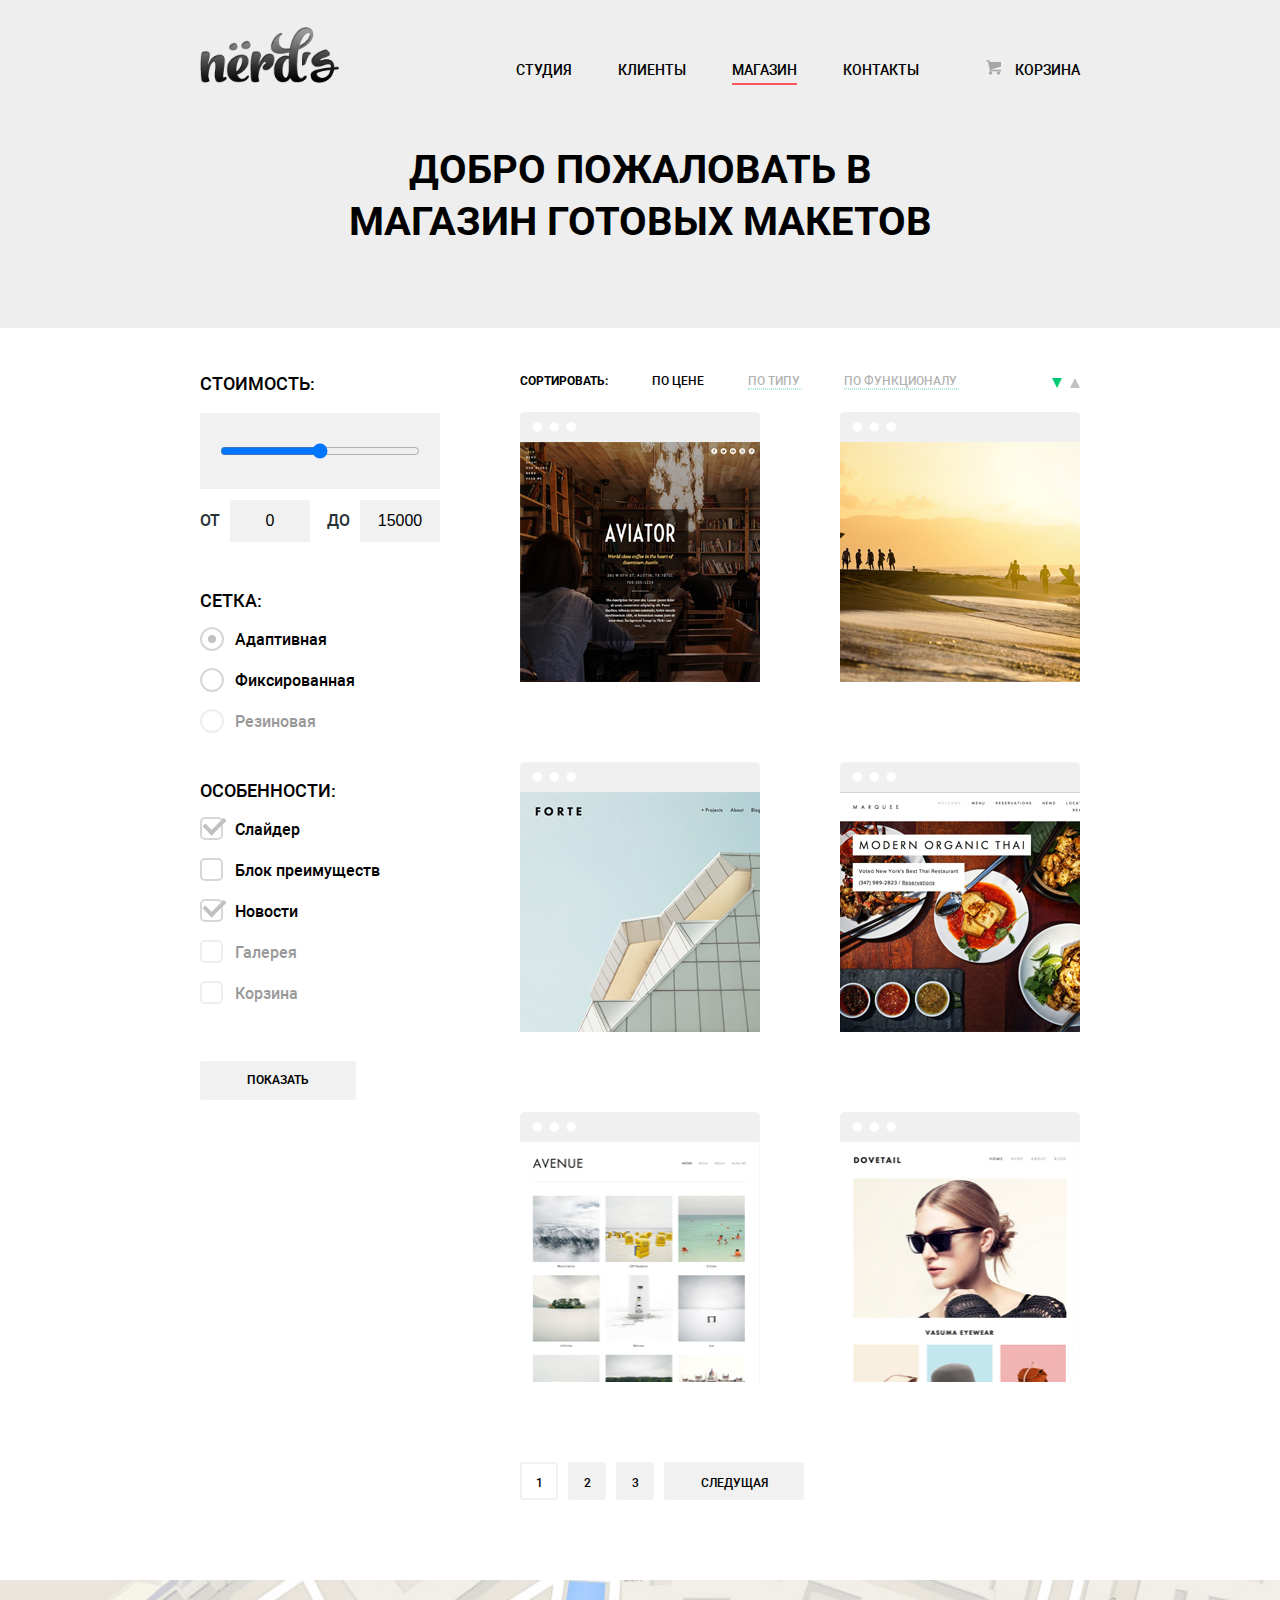
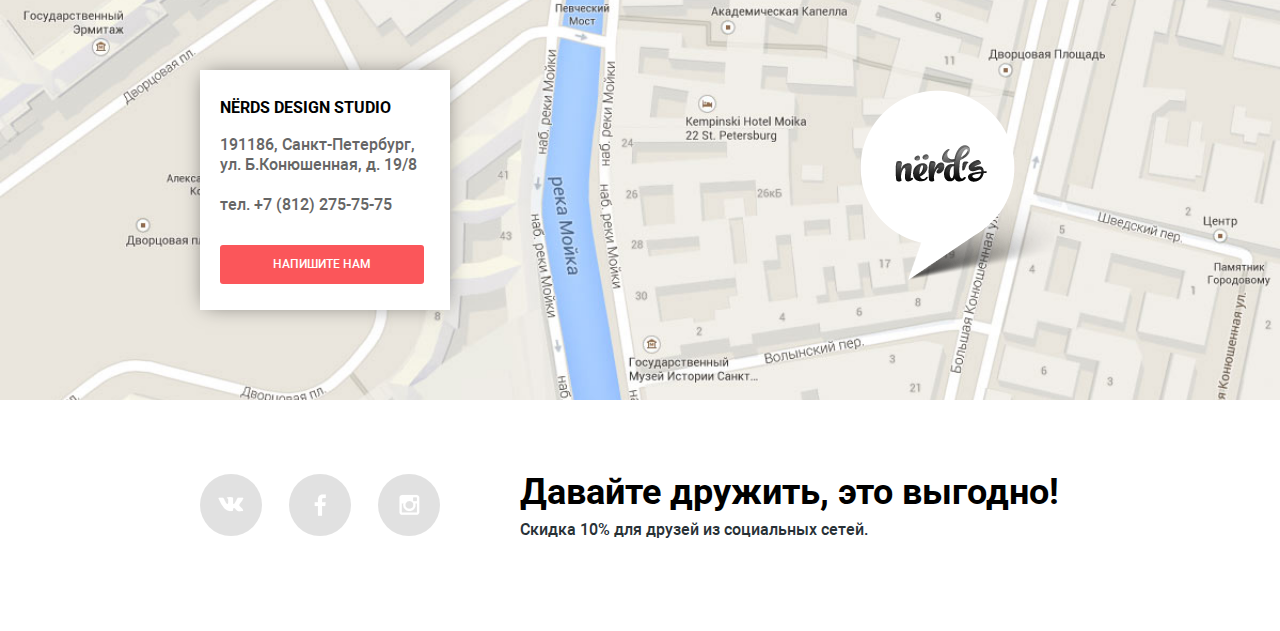
==== catalog.html @ 5813faea "++" ====
<!DOCTYPE html>
<html lang="ru">

<head>
  <meta charset="utf-8">
  <title>Нёрдс</title>
  <link href="https://fonts.googleapis.com/css?family=Roboto:500" rel="stylesheet">
  <link rel="stylesheet" href="css/normalize.css">
  <link rel="stylesheet" href="css/style.css">
</head>

<body>
  <header class="header-page">
    <div class="container">
      <nav class="top-nav clearfix">
        <div class="top-nav__logo">
          <a href="index.html"><img src="img/logo.png" width="139" height="56" alt="Logo Nerds"></a>
        </div>
        <div class="top-nav__menu">
          <ul>
            <li><a href="index.html">Студия</a></li>
            <li><a href="#">Клиенты</a></li>
            <li><a class="current-menu" href="#">Магазин</a></li>
            <li><a href="#">Контакты</a></li>
            <li><a href="#">Корзина</a></li>
          </ul>
        </div>
      </nav>
      <h2 class="catalog-promo-title">Добро пожаловать в магазин готовых макетов</h2>
    </div>
  </header>
  <main class="container clearfix catalog-content">
    <div class="form-sort form-sort--left">
      <form action="#" method="get">
        <fieldset class="form-sort__price">
          <legend>Стоимость:</legend>
          <div class="input-range">
            <input type="range">
          </div>
          <label for="number1">От</label><input id="number1" type="number" value="0">
          <label for="number2">До</label><input id="number2" type="number" value="15000">
        </fieldset>
        <fieldset class="form-sort__grid">
          <legend>Сетка:</legend>
          <input type="radio" name="grid-type" value="adaptive" id="adaptive" checked><label for="adaptive">Адаптивная</label>
          <input type="radio" name="grid-type" value="fix" id="fix"><label for="fix">Фиксированная</label>
          <input type="radio" name="grid-type" value="responsive" id="responsive" disabled><label for="responsive">Резиновая</label>
        </fieldset>
        <fieldset class="form-sort__features">
          <legend>ОСОБЕННОСТИ:</legend>
          <input type="checkbox" name="slider" id="slider" checked><label for="slider">Слайдер</label>
          <input type="checkbox" name="block-features" id="block-features"><label for="block-features">Блок преимуществ</label>
          <input type="checkbox" name="news" id="news" checked><label for="news">Новости</label>
          <input type="checkbox" name="gallery" id="gallery" disabled><label for="gallery">Галерея</label>
          <input type="checkbox" name="basket" id="basket" disabled><label for="basket">Корзина</label>
        </fieldset>
        <a href="#" class="btn form-sort__btn">Показать</a>
      </form>
    </div>
    <div class="catalog-items catalog-items--right">
      <div class="catalog-items__sort">
        <b>Сортировать:</b>
        <a class="catalog-items__sort-link current-link" href="#">По цене</a>
        <a class="catalog-items__sort-link" href="#">По типу</a>
        <a class="catalog-items__sort-link" href="#">По функционалу</a>
        <a class="catalog-items__sort-mark catalog-items__sort-mark--down current-sort" href="#">Down</a>
        <a class="catalog-items__sort-mark catalog-items__sort-mark--up" href="#">Up</a>
      </div>
      <div class="catalog-items__main clearfix">
        <article class="catalog-item">
          <div class="catalog-item__main-img">
            <img src="img/i1.jpg" width="240" height="240" alt="Aviator">
          </div>
          <div class="catalog-item__info">
            <h2>Aviator</h2>
            <p>Одностраничный макет с авторским дизайном</p>
            <a href="" class="btn catalog-item__btn-buy">8000 р.</a>
          </div>
        </article>

        <article class="catalog-item">
          <div class="catalog-item__main-img">
            <img src="img/i2.jpg" width="240" height="240" alt="Sunset">
          </div>
          <div class="catalog-item__info">
            <h2>Sunset</h2>
            <p>Интернет-магазин с личным кабинетом</p>
            <a href="" class="btn catalog-item__btn-buy">10000 р.</a>
          </div>
        </article>
        <article class="catalog-item">
          <div class="catalog-item__main-img">
            <img src="img/i3.jpg" width="240" height="240" alt="Forte">
          </div>
          <div class="catalog-item__info">
            <h2>Forte</h2>
            <p>Отличный макет для личного блога</p>
            <a href="" class="btn catalog-item__btn-buy">5000 р.</a>
          </div>
        </article>
        <article class="catalog-item">
          <div class="catalog-item__main-img">
            <img src="img/i4.jpg" width="240" height="240" alt="Modern Organic Thai">
          </div>
          <div class="catalog-item__info">
            <h2>Modern Organic Thai</h2>
            <p>Сайт для ресторана быстрого питания</p>
            <a href="" class="btn catalog-item__btn-buy">12000 р.</a>
          </div>
        </article>
        <article class="catalog-item">
          <div class="catalog-item__main-img">
            <img src="img/i5.jpg" width="240" height="240" alt="Avenue">
          </div>
          <div class="catalog-item__info">
            <h2>Avenue</h2>
            <p>Макет для блога о путешествиях</p>
            <a href="" class="btn catalog-item__btn-buy">8000 р.</a>
          </div>
        </article>
        <article class="catalog-item">
          <div class="catalog-item__main-img">
            <img src="img/i6.jpg" width="240" height="240" alt="Dovetail">
          </div>
          <div class="catalog-item__info">
            <h2>Dovetail</h2>
            <p>Интернет-магазин с галереей товаров</p>
            <a href="" class="btn catalog-item__btn-buy">14000 р.</a>
          </div>
        </article>
      </div>
      <div class="catalog-item__paginator">
        <a class="btn paginator-link current-pag-link" href="">1</a>
        <a class="btn paginator-link" href="">2</a>
        <a class="btn paginator-link" href="">3</a>
        <a class="btn paginator-link paginator-link--next" href="">Следущая</a>
      </div>
    </div>

  </main>
  <footer class="footer-page">
    <div class="footer-page__map">
      <iframe class="g-map" src="https://www.google.com/maps/embed?pb=!1m18!1m12!1m3!1d1998.5991043651616!2d30.320894615892275!3d59.938794181876204!2m3!1f0!2f0!3f0!3m2!1i1024!2i768!4f13.1!3m3!1m2!1s0x4696310fca5ba729%3A0xea9c53d4493c879f!2z0JHQvtC70YzRiNCw0Y8g0JrQvtC90Y7RiNC10L3QvdCw0Y8g0YPQuy4sIDE5LCDQodCw0L3QutGCLdCf0LXRgtC10YDQsdGD0YDQsywg0KDQvtGB0ZbRjywgMTkxMTg2!5e0!3m2!1suk!2sua!4v1488277288245"
        width="100%" height="100%" frameborder="0" style="border:0" allowfullscreen></iframe>
      <div class="container">
        <div class="footer-page__map_contacts">
          <h3>NЁRDS DESIGN STUDIO</h3>
          <p>191186, Санкт-Петербург, ул.&nbsp;Б.Конюшенная, д. 19/8</p>
          <a href="tel:78122757575">тел. +7 (812) 275-75-75</a>
          <a class="btn map_contacts_btn" href="">Напишите нам</a>
        </div>
      </div>
      <!--pop up begin-->
      <div class="overlay"></div>
      <div class="popup-form">
        <form method="post" action="">
          <button type="button" class="btn popup-form-btn-close"></button>
          <div class="popup-form-clearfix clearfix">
            <div class="form-group">
              <label for="name">Ваше имя:</label>
              <input type="text" id="name" name="name" placeholder="Представьтесь, пожалуйста" required>
            </div>
            <div class="form-group">
              <label for="email">Ваш e-mail:</label>
              <input type="email" id="email" name="email" placeholder="Для отправки ответа" required>
            </div>
            <div class="form-group">
              <label for="textarea">Текст письма:</label>
              <textarea rows="5" id="textarea" cols="67" placeholder="В свободной форме" required></textarea>
            </div>
          </div>
          <button type="submit" class="btn popup-form-btn-send">ОТПРАВИТЬ</button>
        </form>
      </div>
      <!--pop up end-->
    </div>
    <div class="footer-page__socials">
      <div class="container clearfix">
        <div class="footer-page__socials_left">
          <ul>
            <li><a class="social_icons ic_vk" href="">Vkontakte</a></li>
            <li><a class="social_icons ic_fb" href="">Facebook</a></li>
            <li><a class="social_icons ic_ins" href="">Instagram</a></li>
          </ul>
        </div>
        <div class="footer-page__socials_right">
          <h3>Давайте дружить, это выгодно!</h3>
          <p>Скидка 10% для друзей из социальных сетей.</p>
        </div>
      </div>
    </div>

  </footer>
  <script async src="js/main.js"></script>
</body>

</html>
---- css/style.css ----
/* main */
@font-face {
  font-family: "Roboto";

  src: url("../fonts/robotomedium.woff") format("woff"),
  url("../fonts/robotomedium.woff2") format("woff2");
}
body {
  color: #000;
  font-family: "Roboto", "Arial", sans-serif;
  font-size: 16px;
  font-style: normal;
  font-weight: normal;
  line-height: 1.4;
}
.container {
  margin: 0 auto;
  padding: 0 10px;
  width: 880px;
}
.clearfix::after {
  clear: both;
  content: "";
  display: table;
}
.btn {
  background: #fb565a;
  border-radius: 3px;
  color: #fff;
  cursor: pointer;
  display: inline-block;
  font-family: "Roboto";
  font-size: 12px;
  line-height: 1.4;
  padding: 11px 10px 11px;
  text-align: center;
  text-decoration: none;
  text-transform: uppercase;
}
button.btn {
  border: none;
}
.btn:hover {
  background: #d6494d;
  -webkit-transition: background-color .5s ease;
  transition: background-color .5s ease;
}
.btn:not(:hover) {
  -webkit-transition: background-color 1s ease;
  transition: background-color 1s ease;
}
.btn:active {
  background: #b63538;
  box-shadow: inset 0 5px 10px -5px rgba(0, 0, 0, .2);
}
input:hover,
textarea:hover {
  border-color: #a2a9ac;
  -webkit-transition: border-color .5s ease;
  transition: border-color .5s ease;
}
input:focus,
textarea:focus {
  border-color: #56bffb;
  outline-color: #56bffb;
}
input[type="number"] {
  -moz-appearance: textfield;
}
input::-webkit-outer-spin-button,
input::-webkit-inner-spin-button {
  -webkit-appearance: none;
}
/* index header */

.header-page {
  background: #eee;
  min-height: 328px;
}
.top-nav {
  margin-bottom: 34px;
  padding-top: 27px;
}
.top-nav__logo {
  float: left;
  height: 56px;
  overflow: hidden;
  width: 139px;
}
.top-nav__logo img {
  height: 56px;
  width: 139px;
}
.top-nav__menu {
  float: right;
  margin-top: 28px;
}
.top-nav__menu ul {
  font-size: 0;
  list-style: none;
  margin: 0;
  padding: 0;
}
.top-nav__menu li {
  display: inline-block;
  vertical-align: middle;
}
.top-nav__menu a {
  color: #000;
  display: block;
  font-size: 14px;
  line-height: 30px;
  margin: 0 23px;
  position: relative;
  text-decoration: none;
  text-transform: uppercase;
}
.top-nav__menu li:last-child a {
  margin: 0;
  margin-left: 43px;
  padding-left: 30px;
  position: relative;
}
.top-nav__menu li:last-child a::before {
  background: url("../img/basket.png") center no-repeat;
  content: "";
  height: 15px;
  left: 1px;
  position: absolute;
  top: 5px;
  width: 15px;
}
.top-nav__menu a:not(:hover) {
  -webkit-transition: color 1s ease;
  transition: color 1s ease;
}
.top-nav__menu a:hover {
  color: #fb565a;
  -webkit-transition: color .5s ease;
  transition: color .5s ease;
}
.top-nav__menu li:last-child a:hover::before {
  background: url("../img/basket-hover.png") center no-repeat;
  -webkit-transition: background .5s ease;
  transition: background .5s ease;
}
.top-nav__menu li:last-child a:not(:hover)::before {
  -webkit-transition: background 1s ease;
  transition: background 1s ease;
}

.top-nav__menu a:active {
  color: #000;
  opacity: .4;
  -webkit-transition: color .5s ease;
  transition: color .5s ease;
}
.top-nav__menu li:last-child a:active::before {
  background: url("../img/basket.png") center no-repeat;
  -webkit-transition: background .5s ease;
  transition: background .5s ease;
}
.current-menu::after {
  border-bottom: 2px solid #fb565a;
  bottom: 0;
  content: "";
  left: 0;
  position: absolute;
  width: 100%;
}
.current-menu:active::after {
  border-color: #000;
  opacity: .4;
}

/* index slider non use js*/

.sliders {
  position: relative;
}
.sliders_inner {
  height: 319px;
  overflow: hidden;
  position: relative;
  width: 880px;
}
.slide1,
.slide2,
.slide3 {
  display: none;
  font-size: 14px;
  height: 319px;
  left: 0;
  position: absolute;
  top: 0;
  width: 100%;
}
.slide1 {
  background: url("../img/slider1.png") no-repeat;
  background-position: right 17px;
}
.slide2 {
  background: url("../img/slider2.png") no-repeat;
  background-position: right 17px;
}
.slide3 {
  background: url("../img/slider3.png") no-repeat center right;
}
.sliders_nav {
  bottom: 28%;
  left: 46%;
  position: absolute;
}
.sliders_nav label {
  background: #fff;
  border-radius: 50%;
  cursor: pointer;
  display: inline-block;
  height: 10px;
  margin-right: 5px;
  position: relative;
  width: 10px;
}
#btn-slide1:checked ~ .sliders_inner label[for=btn-slide1]::after,
#btn-slide2:checked ~ .sliders_inner label[for=btn-slide2]::after,
#btn-slide3:checked ~ .sliders_inner label[for=btn-slide3]::after {
  background: #c1c1c1;
  border-radius: 50%;
  content: "";
  height: 4px;
  left: 50%;
  margin-left: -2px;
  margin-top: -2px;
  position: absolute;
  top: 50%;
  width: 4px;
}
.sliders input[type="radio"] {
  display: none;
}
#btn-slide1:checked ~ .sliders_inner .slide1,
#btn-slide2:checked ~ .sliders_inner .slide2,
#btn-slide3:checked ~ .sliders_inner .slide3 {
  display: block;
}
.show-slide {
  display: block;
}
.slide-content {
  width: 481px;
}
.slide-content__title {
  font-size: 36px;
  line-height: 36px;
  margin-bottom: 18px;
  margin-top: 38px;
}
.slide-content__promo {
  font-size: 16px;
  font-weight: normal;
  line-height: 22px;
}
.slide-content__button {
  margin-top: 27px;
  width: 220px;
}

/* index features */

.features {
  border-bottom: 2px solid #eee;
  list-style: none;
  margin: 0;
  padding: 0;
  padding-bottom: 69px;
  padding-top: 81px;
}
.features__items {
  float: left;
  margin-right: 80px;
  position: relative;
  width: 240px;
}
.features__items h2 {
  font-size: 18px;
  line-height: 30px;
  margin-top: 24px;
  text-transform: uppercase;
}
.features__items p {
  color: #283136;
  font-size: 15px;
  line-height: 22px;
  margin-bottom: 62px;
}
.features__items:last-child {
  float: right;
  margin-right: 0;
}
.features__items_img {
  height: 123px;
  width: 240px;
}
.features__items_btn {
  bottom: 0;
  margin-top: 20px;
  position: absolute;
  width: 120px;
}
.features__items_btn.red {
  background: #fb565a;
}
.features__items_btn.red:hover {
  background: #d6494d;
}
.features__items_btn.red:active {
  background: #b63538;
  box-shadow: inset 0 3px 10px -3px rgba(0, 0, 0, .15);
}
.features__items_btn.green {
  background: #00ca74;
}
.features__items_btn.green:hover {
  background: #01a25e;
}
.features__items_btn.green:active {
  background: #009053;
  box-shadow: inset 0 3px 10px -3px rgba(0, 0, 0, .15);
}
.features__items_btn.orange {
  background: #efc84a;
}
.features__items_btn.orange:hover {
  background: #d6ae2c;
}
.features__items_btn.orange:active {
  background: #c09b24;
  box-shadow: inset 0 3px 10px -3px rgba(0, 0, 0, .15);
}

/* index promo-info */

.promo-info {
  border-bottom: 2px solid #eee;
  padding-bottom: 70px;
}
.promo-info h2 {
  font-size: 36px;
  line-height: 36px;
  margin-bottom: 17px;
  margin-top: 82px;
}
.promo-info p {
  color: #283136;
  font-size: 16px;
  line-height: 22px;
  margin-bottom: 44px;
}
.promo-info b {
  color: #283136;
  font-size: 16px;
  font-weight: normal;
  line-height: 22px;
  text-transform: uppercase;
}
.promo-info ul {
  list-style: none;
  margin: 0;
  padding: 0;
}
.promo-info li {
  color: #283136;
  font-size: 16px;
  line-height: 22px;
  margin-top: 22px;
  padding-left: 37px;
  position: relative;
}
.promo-info li::before {
  background: #fb565a;
  content: "";
  height: 2px;
  left: 0;
  margin-top: -1px;
  position: absolute;
  top: 50%;
  width: 25px;
}
.promo-info__left {
  float: left;
  width: 620px;
}
.promo-info__right {
  float: right;
  width: 240px;
}
.promo-info__logo {
  margin: 70px auto 65px;
  width: 187px;
}
.promo-info__logo_title {
  margin-top: 21px;
  position: relative;
  text-align: center;
  z-index: 1;
}
.promo-info__logo b {
  background: #fff;
  padding: 0 15px;
  position: relative;
  z-index: 2;
}
.promo-info__logo_title::after {
  border-bottom: 2px solid #eee;
  content: "";
  left: 0;
  position: absolute;
  right: 0;
  top: 50%;
}

/* index clients */

.clients {
  border-bottom: 2px solid #eee;
  font-size: 0;
  margin-bottom: 85px;
  padding-bottom: 31px;
  padding-top: 45px;
}
.clients a {
  display: inline-block;
  margin-right: 80px;
  opacity: .2;
  vertical-align: middle;
  width: 240px;
}
.clients a:last-child {
  margin-right: 0;
}
.clients a:hover,
.clients a:active {
  opacity: 1;
  -webkit-transition: opacity .5s ease;
  transition: opacity .5s ease;
}
.clients a:not(:hover) {
  -webkit-transition: opacity 1s ease;
  transition: opacity 1s ease;
}
/* catalog */
.catalog-content {
  padding-top: 41px;
}
.catalog-promo-title {
  font-size: 40px;
  line-height: 1.3;
  margin-top: 59px;
  padding: 0 110px;
  text-align: center;
  text-transform: uppercase;
}
.form-sort {
  margin-right: 80px;
  width: 240px;
}
.form-sort--left {
  float: left;
}
.form-sort__price,
.form-sort__grid,
.form-sort__features {
  border: none;
  margin: 0;
  padding: 0;
}
.form-sort legend {
  font-size: 18px;
  line-height: 30px;
  margin-bottom: 14px;
  text-transform: uppercase;
}
.form-sort__price input[type="range"] {
  color: #283136;
  display: block;
  font-family: "Roboto";
  font-size: 16px;
  line-height: 22px;
  margin: 0 auto;
  padding: 30px 0;
  width: 200px;
}
.input-range {
  background-color: #f1f1f1;
  margin-bottom: 11px;
}
.form-sort__price label {
  color: #283136;
  text-transform: uppercase;
}
.form-sort__price input[type="number"] {
  background: #f1f1f1;
  border: none;
  display: inline-block;
  padding: 12px;
  text-align: center;
  width: 56px;
}
.form-sort__price label {
  margin-right: 10px;
}
.form-sort__price input[type="number"]:first-of-type {
  margin-right: 13px;
}
.form-sort__grid label,
.form-sort__features label {
  color: #283136;
  display: block;
  font-size: 16px;
  line-height: 20px;
  margin-bottom: 21px;
  padding-left: 35px;
  position: relative;
}
.form-sort__grid label:hover,
.form-sort__features label:hover {
  color: #000;
  -webkit-transition: color .5s ease;
  transition: color .5s ease;
}
.form-sort__grid label:not(:hover),
.form-sort__features label:not(:hover) {
  color: #000;
  -webkit-transition: color .5s ease;
  transition: color .5s ease;
}
.form-sort input[type="radio"],
.form-sort input[type="checkbox"] {
  display: none;
}
.form-sort__price {
  margin-bottom: 44px;
}
.form-sort__grid {
  margin-bottom: 23px;
}
.form-sort__features {
  margin-bottom: 36px;
}
.form-sort__btn {
  background: #f1f1f1;
  color: #000;
  font-weight: 600;
  margin-bottom: 50px;
  min-width: 136px;
}
.form-sort__btn:hover {
  background-color: #e5e5e5;
  -webkit-transition: background-color .5s ease;
  transition: background-color .5s ease;
}
.form-sort__btn:active {
  background-color: #d5d5d5;
}
.form-sort__grid label::before {
  border: 2px solid #d7d7d7;
  border-radius: 50%;
  box-sizing: border-box;
  content: "";
  height: 24px;
  left: 0;
  position: absolute;
  top: -3px;
  width: 24px;
}
.form-sort__grid label::after {
  background: #c1c1c1;
  border-radius: 50%;
  content: "";
  display: none;
  height: 8px;
  left: 8px;
  position: absolute;
  top: 5px;
  width: 8px;
}
.form-sort__features label::before {
  border: 2px solid #d7d7d7;
  border-radius: 5px;
  box-sizing: border-box;
  content: "";
  height: 23px;
  left: 0;
  position: absolute;
  top: -3px;
  width: 23px;
}
.form-sort__features label::after {
  border-bottom: 4px solid #c1c1c1;
  border-left: 4px solid #c1c1c1;
  box-sizing: border-box;
  content: "";
  display: none;
  height: 13px;
  left: 4px;
  position: absolute;
  top: -3px;
  -webkit-transform: rotate(-45deg);
  transform: rotate(-45deg);
  width: 21px;
}
.form-sort__features label:hover::before {
  border-color: #b5b5b5;
  -webkit-transition: border-color 1s ease;
  transition: border-color 1s ease;
}
.form-sort__features label:not(:hover)::before {
  -webkit-transition: border-color 1s ease;
  transition: border-color 1s ease;
}
.form-sort__grid label:hover::before {
  border-color: #b5b5b5;
  -webkit-transition: border-color 1s ease;
  transition: border-color 1s ease;
}
.form-sort__grid label:not(:hover)::before {
  -webkit-transition: border-color 1s ease;
  transition: border-color 1s ease;
}

.form-sort__grid input[type="radio"]:checked + label::after,
.form-sort__features input[type="checkbox"]:checked + label::after {
  display: block;
}
.form-sort__grid input[type="radio"]:disabled + label,
.form-sort__features input[type="checkbox"]:disabled + label {
  opacity: .4;
}
.catalog-items {
  width: 560px;
}
.catalog-items--right {
  float: right;
}
.catalog-items__sort {
  position: relative;
}
.catalog-items__sort b {
  font-size: 12px;
  line-height: 18px;
  text-align: left;
  text-transform: uppercase;
}
.catalog-items__sort-link {
  color: #000;
  font-size: 12px;
  line-height: 18px;
  margin-left: 40px;
  opacity: .3;
  position: relative;
  text-decoration: none;
  text-transform: uppercase;
  transition: all .5s ease;
}
.catalog-items__sort-link::after {
  border: 1px dotted #00ca74;
  bottom: -2px;
  content: "";
  left: 0;
  position: absolute;
  width: 100%;
}
.catalog-items__sort-link:hover {
  opacity: 1;
}
.catalog-items__sort-link:hover::after {
  border-style: solid;
}
.catalog-items__sort-link:not(:hover) {
  transition: all .5s ease;
}
.current-link {
  opacity: 1;
}
.current-link::after {
  display: none;
}
.catalog-items__sort-link:active {
  opacity: 1;
}
.catalog-items__sort-link:active::after {
  display: none;
}
.catalog-items__sort-mark {
  border: 5px solid transparent;
  border-bottom: none;
  border-top: 10px solid #c1c1c1;
  display: inline-block;
  font-size: 0;
  margin-top: -2px;
  position: absolute;
  top: 50%;
}
.catalog-items__sort-mark:active {
  border-top-color: #000;
}
.catalog-items__sort-mark--up {
  right: 0;
  transform: rotate(180deg);
}
.catalog-items__sort-mark--down {
  margin-left: 73px;
  right: 18px;
}
.current-sort {
  border-top-color: #00ca74;
}
.catalog-items__main {
  padding-top: 21px;
}

.catalog-item {
  float: left;
  height: 270px;
  margin-bottom: 80px;
  overflow: hidden;
  position: relative;
  width: 240px;
}
.catalog-item:nth-child(even) {
  margin-left: 80px;
}
.catalog-item::before {
  background: #f1f1f1 url("../img/browser.png") no-repeat center;
  background-size: cover;
  content: "";
  display: block;
  height: 30px;
  opacity: .1;
  width: 240px;
}
.catalog-item__main-img {
  height: 270px;
  width: 240px;
}
.catalog-item__info {
  background: #fff;
  display: none;
  height: 200px;
  left: 20px;
  padding: 0 21px;
  position: absolute;
  text-align: center;
  top: 50px;
  width: 158px;
}
.catalog-item:hover::before {
  opacity: 1;
  transition: opacity .5s ease;
}
.catalog-item:not(:hover)::before {
  transition: opacity .5s ease;
}
.catalog-item:hover .catalog-item__info {
  display: block;
}
.catalog-item__info  h2 {
  font-size: 18px;
  margin-bottom: 10px;
  margin-top: 33px;
  text-transform: uppercase;
}
.catalog-item__info p {
  color: #283136;
  font-size: 14px;
  line-height: 18px;
  margin-bottom: 29px;
  margin-top: 10px;
}
.catalog-item__btn-buy {
  bottom: 30px;
  left: 30px;
  position: absolute;
  right: 30px;
}
.catalog-item__paginator {
  margin-bottom: 80px;
}
.paginator-link {
  background: #f1f1f1;
  border: 2px solid #f1f1f1;
  box-sizing: border-box;
  color: #000;
  height: 38px;
  margin-right: 6px;
  width: 38px;
}
.paginator-link:hover {
  background: #e5e5e5;
}
.paginator-link--next {
  width: 140px;
}
.current-pag-link {
  background: #fff;
}
.current-pag-link:hover {
  background: #fff;
  cursor: default;
}
.current-pag-link:active {
  background: #fff;
  box-shadow: none;
}
/* index footer */

.footer-page__map {
  background: url("../img/mark-map.png") no-repeat,
  url("../img/footer-map.jpg") no-repeat;
  background-position: 82% 48%, center;
  background-size: auto, cover;
  padding: 90px 0;
  position: relative;
}
.g-map {
  left: 0;
  position: absolute;
  top: 0;
}

.footer-page__map_contacts {
  background: #fff;
  box-shadow: 0 0 20px -5px rgba(0,1,1,.55);
  padding: 23px 20px 26px;
  position: relative;
  width: 210px;
  z-index: 2;
}
.footer-page__map_contacts h3 {
  font-size: 16px;
  line-height: 30px;
  margin: 0;
  text-transform: uppercase;
}
.footer-page__map_contacts p {
  color: #666;
  font-size: 16px;
  line-height: 20px;
  margin-bottom: 19px;
  margin-top: 12px;
}
.footer-page__map_contacts a:not(.btn) {
  color: #666;
  font-size: 16px;
  line-height: 20px;
  text-decoration: none;
}
.map_contacts_btn {
  margin-top: 28px;
  width: 184px;
}
.footer-page__socials {
  padding: 74px 0;
}
.footer-page__socials_left,
.footer-page__socials_right {
  float: left;
}
.footer-page__socials_right {
  max-width: 560px;
}
.footer-page__socials_left {
  margin-right: 80px;
  width: 240px;
}
.footer-page__socials_left ul {
  list-style: none;
  margin: 0;
  padding: 0;
}
.footer-page__socials_left li {
  display: inline-block;
  vertical-align: top;
}
.footer-page__socials_left li:not(:last-child) {
  margin-right: 23px;
}
.footer-page__socials_left .social_icons {
  background-color: #e1e1e1;
  border-radius: 50%;
  display: block;
  font-size: 0;
  height: 62px;
  width: 62px;
}
.footer-page__socials_left .ic_vk {
  background-image: url("../img/icon-vk.png");
  background-position: center;
  background-repeat: no-repeat;
}
.footer-page__socials_left .ic_fb {
  background-image: url("../img/icon-facebook.png");
  background-position: center;
  background-repeat: no-repeat;
}
.footer-page__socials_left .ic_ins {
  background-image: url("../img/icon-instagramm.png");
  background-position: center;
  background-repeat: no-repeat;
}
.footer-page__socials_left .social_icons:hover {
  background-color: #fb565a;
  -webkit-transition: background-color .5s ease;
  transition: background-color .5s ease;
}
.footer-page__socials_left .social_icons:not(:hover) {
  -webkit-transition: background-color 1s ease;
  transition: background-color 1s ease;
}
.footer-page__socials_left .social_icons:active {
  background-color: #d6494d;
  box-shadow: inset 0 5px 10px -3px rgba(0,0,0,.15);
  -webkit-transition: all .5s ease;
  transition: all .5s ease;
}
.footer-page__socials_right h3 {
  font-size: 36px;
  line-height: 36px;
  margin: 0;
}
.footer-page__socials_right p {
  color: #283136;
  font-size: 16px;
  margin-top: 9px;
}
/* index popup */

.popup-form {
  background: #fff;
  box-shadow: 0 0 20px -5px rgba(0,1,1,.55);
  display: none;
  left: 50%;
  margin-left: -326px;
  margin-top: -230px;
  padding: 47px 90px 49px 80px;
  position: fixed;
  top: 50%;
  width: 460px;
  z-index: 4;
}
.popup-form-btn-close {
  border: none;
  border-radius: 50%;
  height: 42px;
  position: absolute;
  right: 5px;
  top: 0;
  width: 42px;
}
.popup-form-btn-close::after,
.popup-form-btn-close::before {
  background: #fff;
  content: "";
  height: 25px;
  left: 50%;
  margin-left: -2px;
  margin-top: -12px;
  position: absolute;
  top: 50%;
  -webkit-transform: rotate(45deg);
  transform: rotate(45deg);
  width: 4px;
}
.popup-form-btn-close::before {
  -webkit-transform: rotate(-45deg);
  transform: rotate(-45deg);
}
.form-group {
  float: left;
}
.form-group:first-child {
  margin-right: 20px;
}
.form-group input,
.form-group textarea {
  border: 2px solid #d7dcde;
  color: #000;
  display: block;
  font-family: "Roboto";
  font-size: 12px;
  line-height: 18px;
  margin: 5px 0 18px;
  padding: 9px 21px 9px 16px;
  text-transform: uppercase;
}
.form-group input {
  width: 179px;
}
.form-group:last-child {
  width: 100%;
}
.form-group textarea {
  box-sizing: border-box;
  margin-bottom: 52px;
  width: 100%;
}
.popup-form-btn-send {
  width: 100%;
}
.overlay {
  bottom: 0;
  display: none;
  left: 0;
  opacity: 0;
  position: fixed;
  right: 0;
  top: 0;
  z-index: 3;
}
.show-popup {
  display: block;
}

/* animation */
@-webkit-keyframes anim {
  0% {
    -webkit-transform: scale(.1, .1);
    transform: scale(.1, .1);
  }
  100% {
    -webkit-transform: scale(1, 1);
    transform: scale(1, 1);
  }
}
@keyframes anim {
  0% {
    -webkit-transform: scale(.1, .1);
    transform: scale(.1, .1);
  }
  100% {
    -webkit-transform: scale(1, 1);
    transform: scale(1, 1);
  }
}
.anim {
  -webkit-animation: anim .2s linear;
  animation: anim .2s linear;
}
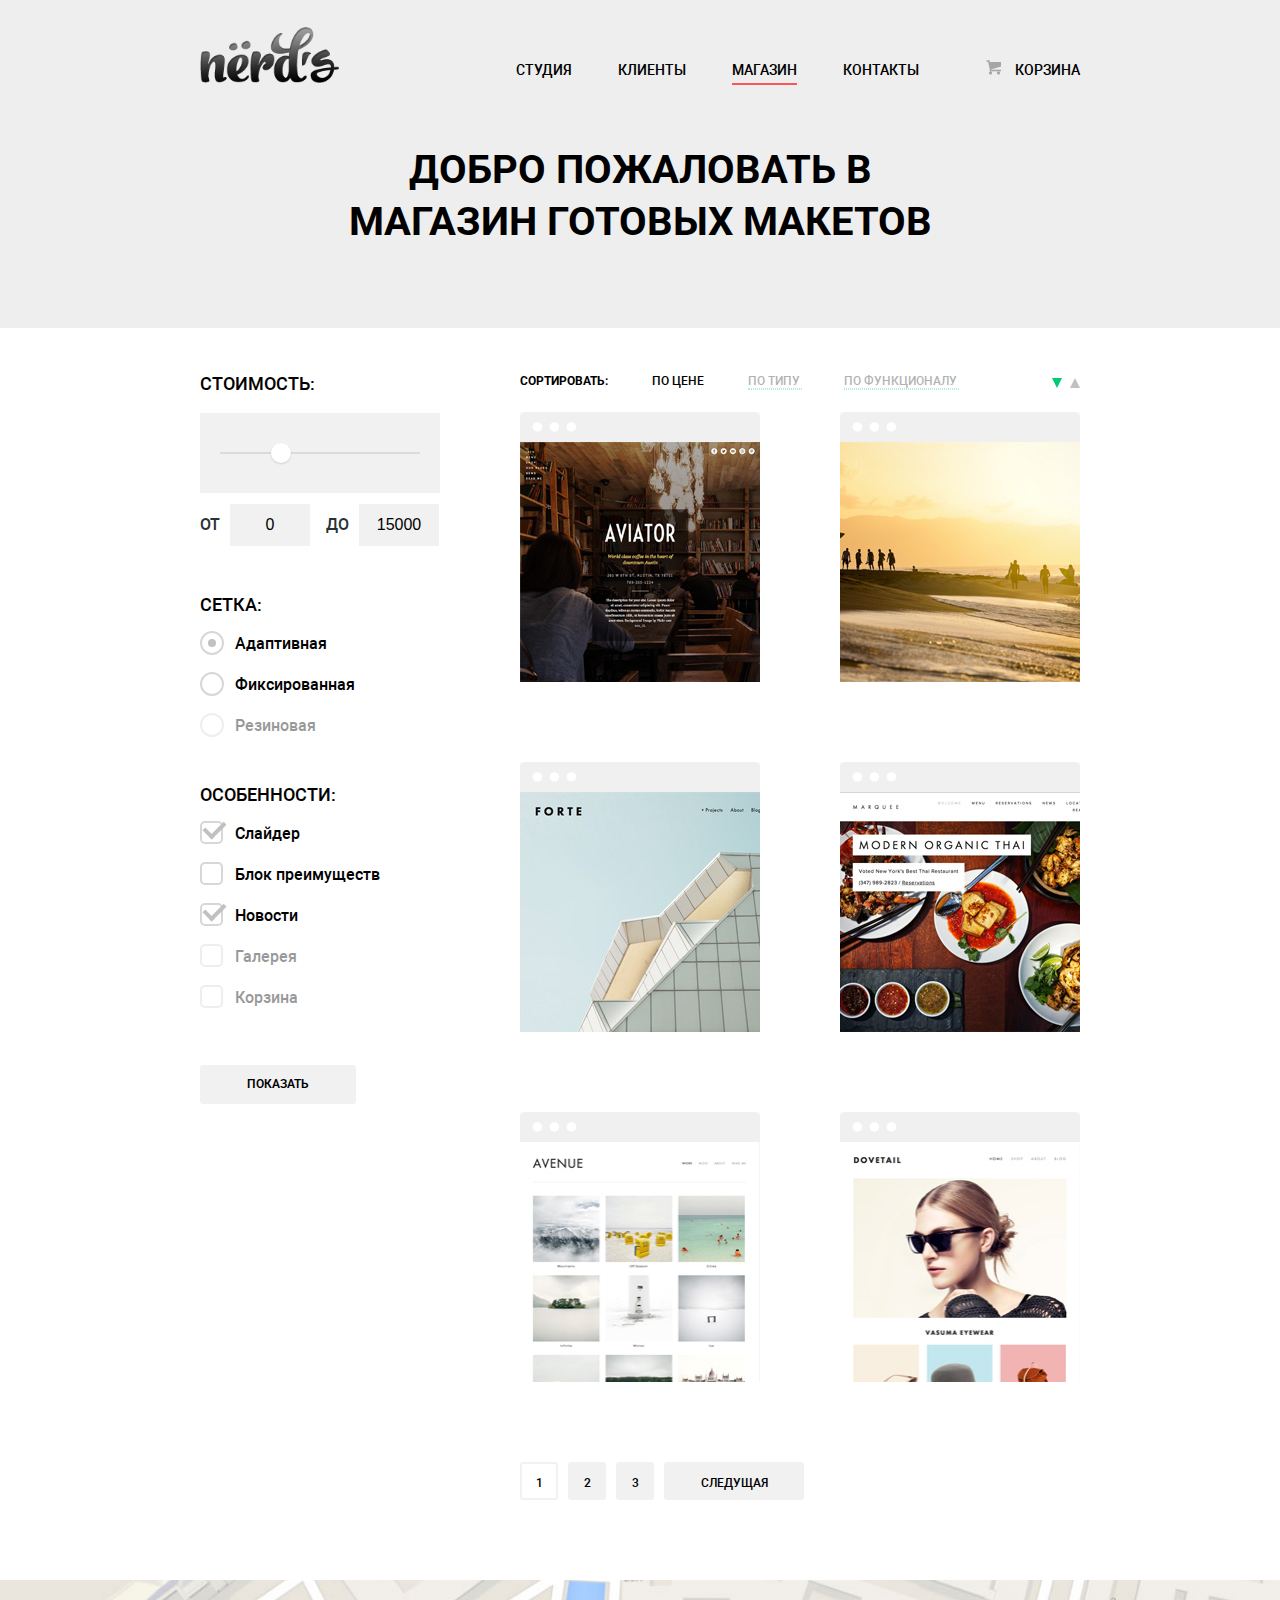
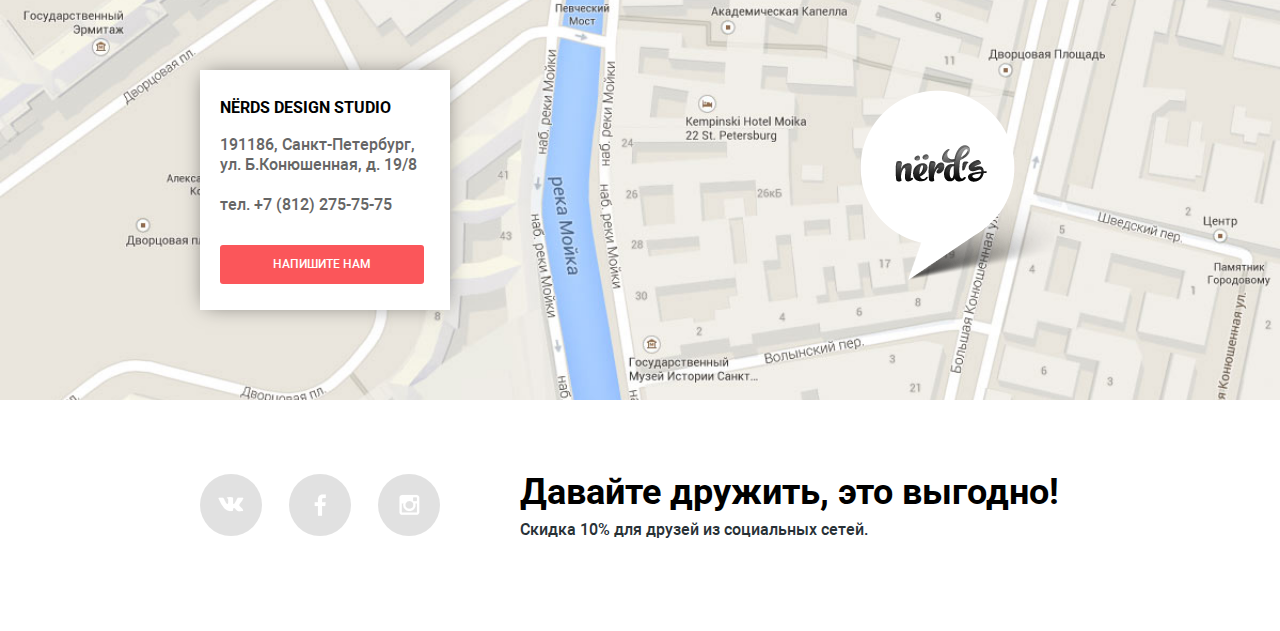
==== commit 92c93a37: "++" ====
--- a/catalog.html
+++ b/catalog.html
@@ -35,7 +35,7 @@
         <fieldset class="form-sort__price">
           <legend>Стоимость:</legend>
           <div class="input-range">
-            <input type="range">
+            <input type="range" min="0" max="21000" step="3000" value="6000">
           </div>
           <label for="number1">От</label><input id="number1" type="number" value="0">
           <label for="number2">До</label><input id="number2" type="number" value="15000">
@@ -72,7 +72,7 @@
             <img src="img/i1.jpg" width="240" height="240" alt="Aviator">
           </div>
           <div class="catalog-item__info">
-            <h2>Aviator</h2>
+            <a href="#" class="item-title">Aviator</a>
             <p>Одностраничный макет с авторским дизайном</p>
             <a href="" class="btn catalog-item__btn-buy">8000 р.</a>
           </div>
@@ -83,7 +83,7 @@
             <img src="img/i2.jpg" width="240" height="240" alt="Sunset">
           </div>
           <div class="catalog-item__info">
-            <h2>Sunset</h2>
+            <a href="#" class="item-title">Sunset</a>
             <p>Интернет-магазин с личным кабинетом</p>
             <a href="" class="btn catalog-item__btn-buy">10000 р.</a>
           </div>
@@ -93,7 +93,7 @@
             <img src="img/i3.jpg" width="240" height="240" alt="Forte">
           </div>
           <div class="catalog-item__info">
-            <h2>Forte</h2>
+            <a href="#" class="item-title">Forte</a>
             <p>Отличный макет для личного блога</p>
             <a href="" class="btn catalog-item__btn-buy">5000 р.</a>
           </div>
@@ -103,7 +103,7 @@
             <img src="img/i4.jpg" width="240" height="240" alt="Modern Organic Thai">
           </div>
           <div class="catalog-item__info">
-            <h2>Modern Organic Thai</h2>
+            <a href="#" class="item-title">Modern Organic Thai</a>
             <p>Сайт для ресторана быстрого питания</p>
             <a href="" class="btn catalog-item__btn-buy">12000 р.</a>
           </div>
@@ -113,7 +113,7 @@
             <img src="img/i5.jpg" width="240" height="240" alt="Avenue">
           </div>
           <div class="catalog-item__info">
-            <h2>Avenue</h2>
+            <a href="#" class="item-title">Avenue</a>
             <p>Макет для блога о путешествиях</p>
             <a href="" class="btn catalog-item__btn-buy">8000 р.</a>
           </div>
@@ -123,7 +123,7 @@
             <img src="img/i6.jpg" width="240" height="240" alt="Dovetail">
           </div>
           <div class="catalog-item__info">
-            <h2>Dovetail</h2>
+            <a href="#" class="item-title">Dovetail</a>
             <p>Интернет-магазин с галереей товаров</p>
             <a href="" class="btn catalog-item__btn-buy">14000 р.</a>
           </div>
@@ -136,7 +136,6 @@
         <a class="btn paginator-link paginator-link--next" href="">Следущая</a>
       </div>
     </div>
-
   </main>
   <footer class="footer-page">
     <div class="footer-page__map">
@@ -189,7 +188,6 @@
         </div>
       </div>
     </div>
-
   </footer>
   <script async src="js/main.js"></script>
 </body>
--- a/css/style.css
+++ b/css/style.css
@@ -480,16 +480,41 @@
   margin-bottom: 14px;
   text-transform: uppercase;
 }
-.form-sort__price input[type="range"] {
-  color: #283136;
-  display: block;
-  font-family: "Roboto";
-  font-size: 16px;
-  line-height: 22px;
+.input-range input[type="range"] {
+  background-color: #f1f1f1;
+  display: block;
   margin: 0 auto;
+  outline: none;
   padding: 30px 0;
+  position: relative;
   width: 200px;
-}
+
+  -webkit-appearance: none;
+}
+.input-range input[type="range"]::after {
+  background: #d7dcde;
+  content: "";
+  display: block;
+  height: 2px;
+  left: 0;
+  margin-top: -1px;
+  position: absolute;
+  right: 0;
+  top: 50%;
+}
+.input-range input[type="range"]::-webkit-slider-thumb {
+  background-color: #fff;
+  border-radius: 50%;
+  box-shadow: 0 1px 2px 0 rgba(0, 0, 0, .15);
+  cursor: pointer;
+  height: 20px;
+  position: relative;
+  width: 20px;
+  z-index: 1;
+
+  -webkit-appearance: none;
+}
+
 .input-range {
   background-color: #f1f1f1;
   margin-bottom: 11px;
@@ -510,7 +535,7 @@
   margin-right: 10px;
 }
 .form-sort__price input[type="number"]:first-of-type {
-  margin-right: 13px;
+  margin-right: 12px;
 }
 .form-sort__grid label,
 .form-sort__features label {
@@ -660,6 +685,7 @@
   position: relative;
   text-decoration: none;
   text-transform: uppercase;
+  -webkit-transition: all .5s ease;
   transition: all .5s ease;
 }
 .catalog-items__sort-link::after {
@@ -677,6 +703,7 @@
   border-style: solid;
 }
 .catalog-items__sort-link:not(:hover) {
+  -webkit-transition: all .5s ease;
   transition: all .5s ease;
 }
 .current-link {
@@ -706,6 +733,7 @@
 }
 .catalog-items__sort-mark--up {
   right: 0;
+  -webkit-transform: rotate(180deg);
   transform: rotate(180deg);
 }
 .catalog-items__sort-mark--down {
@@ -745,6 +773,7 @@
 }
 .catalog-item__info {
   background: #fff;
+  box-shadow: 0 0 15px -3px rgba(0, 0, 0, .15);
   display: none;
   height: 200px;
   left: 20px;
@@ -756,18 +785,23 @@
 }
 .catalog-item:hover::before {
   opacity: 1;
+  -webkit-transition: opacity .5s ease;
   transition: opacity .5s ease;
 }
 .catalog-item:not(:hover)::before {
+  -webkit-transition: opacity .5s ease;
   transition: opacity .5s ease;
 }
 .catalog-item:hover .catalog-item__info {
   display: block;
 }
-.catalog-item__info  h2 {
+.item-title {
+  color: #000;
+  display: block;
   font-size: 18px;
   margin-bottom: 10px;
   margin-top: 33px;
+  text-decoration: none;
   text-transform: uppercase;
 }
 .catalog-item__info p {
